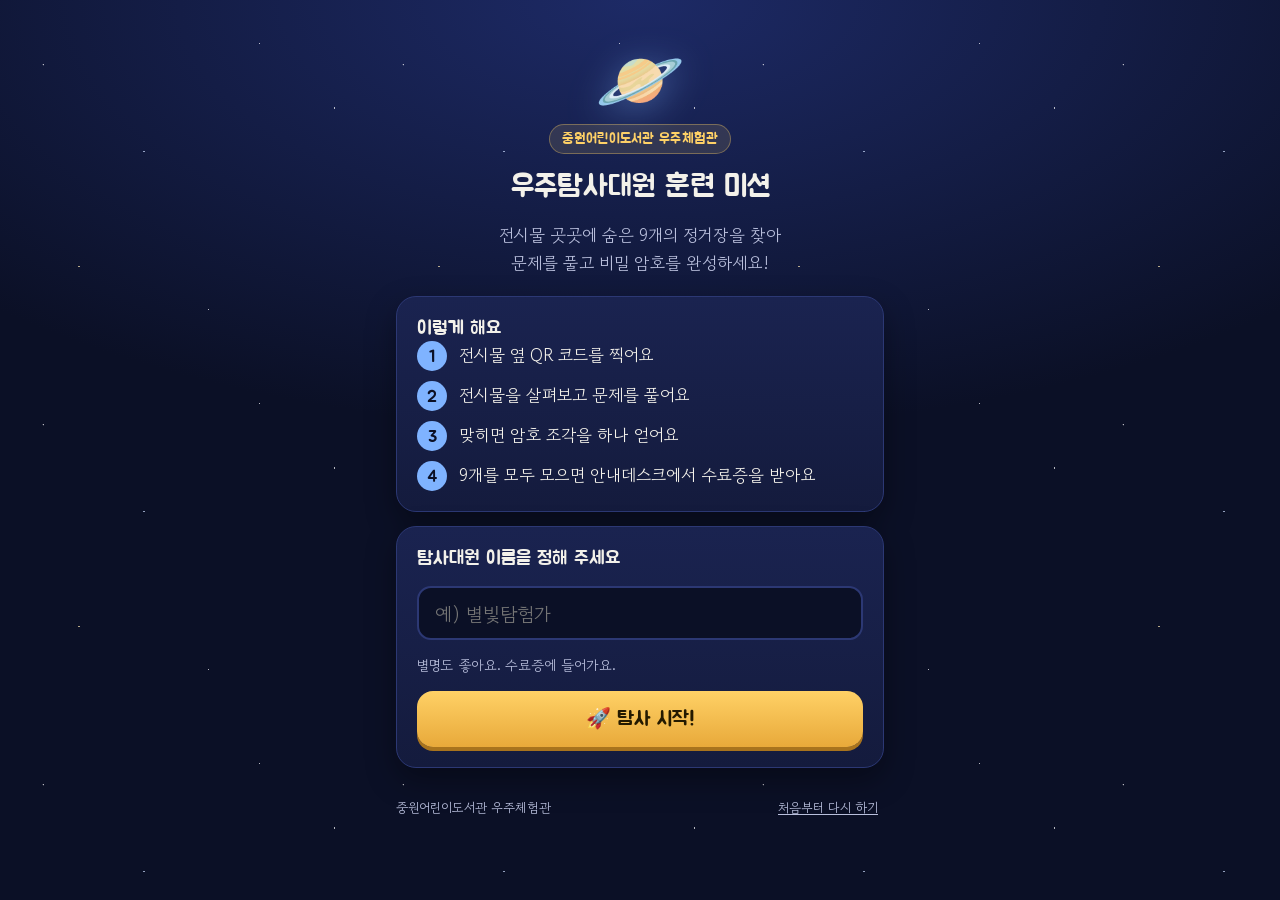
==== index.html @ aedb0180 "Add files via upload" ====
<!doctype html>
<html lang="ko">
<head>
  <meta charset="utf-8">
  <meta name="viewport" content="width=device-width, initial-scale=1, viewport-fit=cover">
  <meta name="theme-color" content="#0b1026">
  <title>우주탐사대원 훈련 미션</title>
  <link rel="preconnect" href="https://fonts.googleapis.com">
  <link rel="preconnect" href="https://fonts.gstatic.com" crossorigin>
  <link href="https://fonts.googleapis.com/css2?family=Jua&family=Gowun+Dodum&display=swap" rel="stylesheet">
  <link rel="stylesheet" href="css/style.css">
</head>
<body>
  <div class="stars" aria-hidden="true"></div>
  <main id="app" class="app" aria-live="polite"></main>
  <footer class="foot">
    <span id="foot-place"></span>
    <button type="button" id="reset-btn" class="link-btn">처음부터 다시 하기</button>
  </footer>
  <script src="js/data.js"></script>
  <script src="js/app.js"></script>
</body>
</html>
---- css/style.css ----
:root {
  --bg: #0b1026;
  --bg2: #141b3d;
  --card: #1a2350;
  --card-line: #2c3874;
  --ink: #f3f1ea;
  --ink-soft: #b9bfdc;
  --gold: #ffd166;
  --gold-deep: #e8a93a;
  --mint: #5ee6b4;
  --coral: #ff7a6b;
  --sky: #7fb3ff;
  --radius: 20px;
  --display: "Jua", "Apple SD Gothic Neo", "Noto Sans KR", sans-serif;
  --body: "Gowun Dodum", "Apple SD Gothic Neo", "Noto Sans KR", sans-serif;
}

* { box-sizing: border-box; }
html, body { margin: 0; }
body {
  min-height: 100vh;
  background: radial-gradient(120% 80% at 50% 0%, #1d2a66 0%, var(--bg) 60%) fixed, var(--bg);
  color: var(--ink);
  font-family: var(--body);
  font-size: 17px;
  line-height: 1.6;
  -webkit-tap-highlight-color: transparent;
  word-break: keep-all;
  overflow-wrap: break-word;
}

/* 별 배경 */
.stars {
  position: fixed; inset: 0; pointer-events: none; z-index: 0;
  background-image:
    radial-gradient(1.5px 1.5px at 12% 18%, #fff 50%, transparent 51%),
    radial-gradient(1px 1px at 72% 12%, #fff 50%, transparent 51%),
    radial-gradient(1.2px 1.2px at 40% 42%, #cfe0ff 50%, transparent 51%),
    radial-gradient(1px 1px at 85% 58%, #fff 50%, transparent 51%),
    radial-gradient(1.6px 1.6px at 22% 74%, #ffe9b0 50%, transparent 51%),
    radial-gradient(1px 1px at 58% 86%, #fff 50%, transparent 51%),
    radial-gradient(1.3px 1.3px at 93% 30%, #fff 50%, transparent 51%),
    radial-gradient(1px 1px at 5% 50%, #fff 50%, transparent 51%);
  background-size: 360px 360px;
  opacity: .7;
  animation: twinkle 6s ease-in-out infinite alternate;
}
@keyframes twinkle { from { opacity: .45; } to { opacity: .85; } }

.app {
  position: relative; z-index: 1;
  max-width: 520px; margin: 0 auto;
  padding: 20px 16px 24px;
}

h1, h2, h3 { font-family: var(--display); font-weight: 400; line-height: 1.3; margin: 0; }
h1 { font-size: 30px; }
h2 { font-size: 24px; }
h3 { font-size: 19px; }
p { margin: 0; }

.eyebrow {
  display: inline-flex; align-items: center; gap: 6px;
  font-family: var(--display); font-size: 14px; letter-spacing: .02em;
  color: var(--gold); background: rgba(255, 209, 102, .12);
  border: 1px solid rgba(255, 209, 102, .35);
  padding: 3px 12px; border-radius: 999px;
}
.muted { color: var(--ink-soft); }
.stack > * + * { margin-top: 14px; }
.center { text-align: center; }

.card {
  background: linear-gradient(180deg, var(--card), var(--bg2));
  border: 1px solid var(--card-line);
  border-radius: var(--radius);
  padding: 20px;
  box-shadow: 0 12px 30px rgba(0, 0, 0, .35);
}

/* 버튼 */
.btn {
  display: flex; align-items: center; justify-content: center; gap: 8px;
  width: 100%; min-height: 56px; padding: 12px 18px;
  border: 0; border-radius: 16px; cursor: pointer;
  font-family: var(--display); font-size: 20px;
  color: #241a00; background: linear-gradient(180deg, var(--gold), var(--gold-deep));
  box-shadow: 0 4px 0 #a8731d;
  transition: transform .08s ease, box-shadow .08s ease;
}
.btn:active { transform: translateY(3px); box-shadow: 0 1px 0 #a8731d; }
.btn.ghost {
  color: var(--ink); background: transparent;
  border: 2px solid var(--card-line); box-shadow: none;
}
.btn:disabled { opacity: .5; cursor: default; }
.link-btn {
  background: none; border: 0; color: var(--ink-soft);
  font: inherit; font-size: 13px; text-decoration: underline; cursor: pointer; padding: 6px;
}
input[type=text] {
  width: 100%; min-height: 54px; padding: 10px 16px;
  font-family: var(--body); font-size: 19px; color: var(--ink);
  background: var(--bg); border: 2px solid var(--card-line); border-radius: 14px;
}
input[type=text]:focus { outline: none; border-color: var(--gold); }

/* 시작 화면 */
.hero { text-align: center; padding: 18px 0 6px; }
.hero .planet { font-size: 72px; line-height: 1; filter: drop-shadow(0 6px 18px rgba(127, 179, 255, .4)); }
.steps { list-style: none; padding: 0; margin: 0; display: grid; gap: 10px; }
.steps li { display: flex; gap: 12px; align-items: flex-start; }
.steps b {
  flex: 0 0 30px; height: 30px; border-radius: 50%;
  display: grid; place-items: center;
  font-family: var(--display); font-weight: 400; color: var(--bg); background: var(--sky);
}

/* 진행 상황 */
.progress-head { display: flex; justify-content: space-between; align-items: baseline; }
.bar { height: 12px; border-radius: 999px; background: var(--bg); overflow: hidden; border: 1px solid var(--card-line); }
.bar > i { display: block; height: 100%; background: linear-gradient(90deg, var(--mint), var(--sky)); border-radius: 999px; transition: width .5s ease; }

.grid { display: grid; grid-template-columns: repeat(3, 1fr); gap: 10px; }
.slot {
  aspect-ratio: 1; border-radius: 16px;
  display: flex; flex-direction: column; align-items: center; justify-content: center; gap: 2px;
  background: rgba(255, 255, 255, .04); border: 2px dashed var(--card-line);
  color: var(--ink-soft); font-size: 13px; text-align: center; padding: 6px;
}
.slot .ic { font-size: 28px; line-height: 1.1; filter: grayscale(1) opacity(.45); }
.slot.done { border-style: solid; border-color: var(--gold); background: rgba(255, 209, 102, .1); color: var(--ink); }
.slot.done .ic { filter: none; }
.slot .piece { font-family: var(--display); font-size: 26px; color: var(--gold); line-height: 1; }

/* 암호 단어 */
.word { display: flex; justify-content: center; gap: 4px; flex-wrap: nowrap; }
.word span {
  flex: 1 1 0; min-width: 0; max-width: 40px; height: 44px; border-radius: 10px;
  display: grid; place-items: center;
  font-family: var(--display); font-size: 22px;
  background: var(--bg); border: 2px solid var(--card-line); color: var(--ink-soft);
}
.word span.on { border-color: var(--gold); color: var(--gold); background: rgba(255, 209, 102, .1); }

/* 정거장 */
.st-head { display: flex; align-items: center; gap: 14px; }
.st-icon {
  flex: 0 0 64px; height: 64px; border-radius: 18px;
  display: grid; place-items: center; font-size: 36px;
  background: rgba(127, 179, 255, .14); border: 1px solid rgba(127, 179, 255, .35);
}
.find {
  display: flex; gap: 10px; align-items: flex-start;
  background: rgba(94, 230, 180, .1); border: 1px solid rgba(94, 230, 180, .35);
  border-radius: 14px; padding: 12px 14px; font-size: 16px;
}
.question { font-size: 21px; font-family: var(--display); line-height: 1.45; }
.choices { display: grid; gap: 10px; }
.choice {
  text-align: left; width: 100%; min-height: 58px; padding: 12px 16px;
  border-radius: 14px; cursor: pointer;
  font-family: var(--body); font-size: 18px; line-height: 1.4; color: var(--ink);
  background: var(--bg); border: 2px solid var(--card-line);
  display: flex; gap: 12px; align-items: center;
  transition: border-color .15s, background .15s;
}
.choice .k {
  flex: 0 0 30px; height: 30px; border-radius: 50%; display: grid; place-items: center;
  font-family: var(--display); font-size: 16px; background: var(--card-line); color: var(--ink);
}
.choice:hover:not(:disabled) { border-color: var(--sky); }
.choice.wrong { border-color: var(--coral); background: rgba(255, 122, 107, .1); color: var(--ink-soft); text-decoration: line-through; animation: shake .4s; }
.choice.wrong .k { background: var(--coral); color: var(--bg); }
.choice.right { border-color: var(--mint); background: rgba(94, 230, 180, .14); }
.choice.right .k { background: var(--mint); color: var(--bg); }
.choice:disabled { cursor: default; }
@keyframes shake { 0%,100% { transform: translateX(0); } 25% { transform: translateX(-6px); } 75% { transform: translateX(6px); } }

.hint {
  border-radius: 14px; padding: 12px 14px; font-size: 16px;
  background: rgba(255, 122, 107, .1); border: 1px solid rgba(255, 122, 107, .4);
}
.success { text-align: center; }
.success .got {
  width: 96px; height: 96px; margin: 0 auto; border-radius: 24px;
  display: grid; place-items: center;
  font-family: var(--display); font-size: 56px; color: var(--bg);
  background: radial-gradient(circle at 35% 30%, #fff3c4, var(--gold) 55%, var(--gold-deep));
  box-shadow: 0 0 0 6px rgba(255, 209, 102, .2), 0 0 40px rgba(255, 209, 102, .5);
  animation: pop .6s cubic-bezier(.2, 1.6, .4, 1);
}
@keyframes pop { from { transform: scale(.2) rotate(-25deg); opacity: 0; } to { transform: none; opacity: 1; } }
.explain { text-align: left; background: rgba(255, 255, 255, .05); border-radius: 14px; padding: 14px; font-size: 16px; }

/* 수료증 */
.cert {
  text-align: center; position: relative; overflow: hidden;
  border: 3px double var(--gold);
  background: radial-gradient(100% 70% at 50% 0%, #2a3680, var(--bg2));
}
.medal { font-size: 64px; line-height: 1; animation: pop .7s cubic-bezier(.2, 1.6, .4, 1); }
.cert .name { font-family: var(--display); font-size: 34px; color: var(--gold); }
.cert .big-word { font-family: var(--display); font-size: clamp(22px, 7.5vw, 34px); letter-spacing: .06em; white-space: nowrap; color: var(--ink); }
.staff-box { border: 2px dashed var(--gold); border-radius: 14px; padding: 12px; }
.tag {
  display: inline-block; font-family: var(--display); font-size: 15px; padding: 3px 12px; border-radius: 999px;
}
.tag.gold { background: var(--gold); color: #241a00; }
.tag.silver { background: #d5dbe8; color: #1b2340; }
.tag.bronze { background: #d99a6c; color: #2b1607; }

.foot {
  position: relative; z-index: 1; max-width: 520px; margin: 0 auto;
  padding: 0 16px 28px; display: flex; justify-content: space-between; align-items: center;
  color: var(--ink-soft); font-size: 13px;
}

@media (prefers-reduced-motion: reduce) {
  *, *::before, *::after { animation: none !important; transition: none !important; }
}
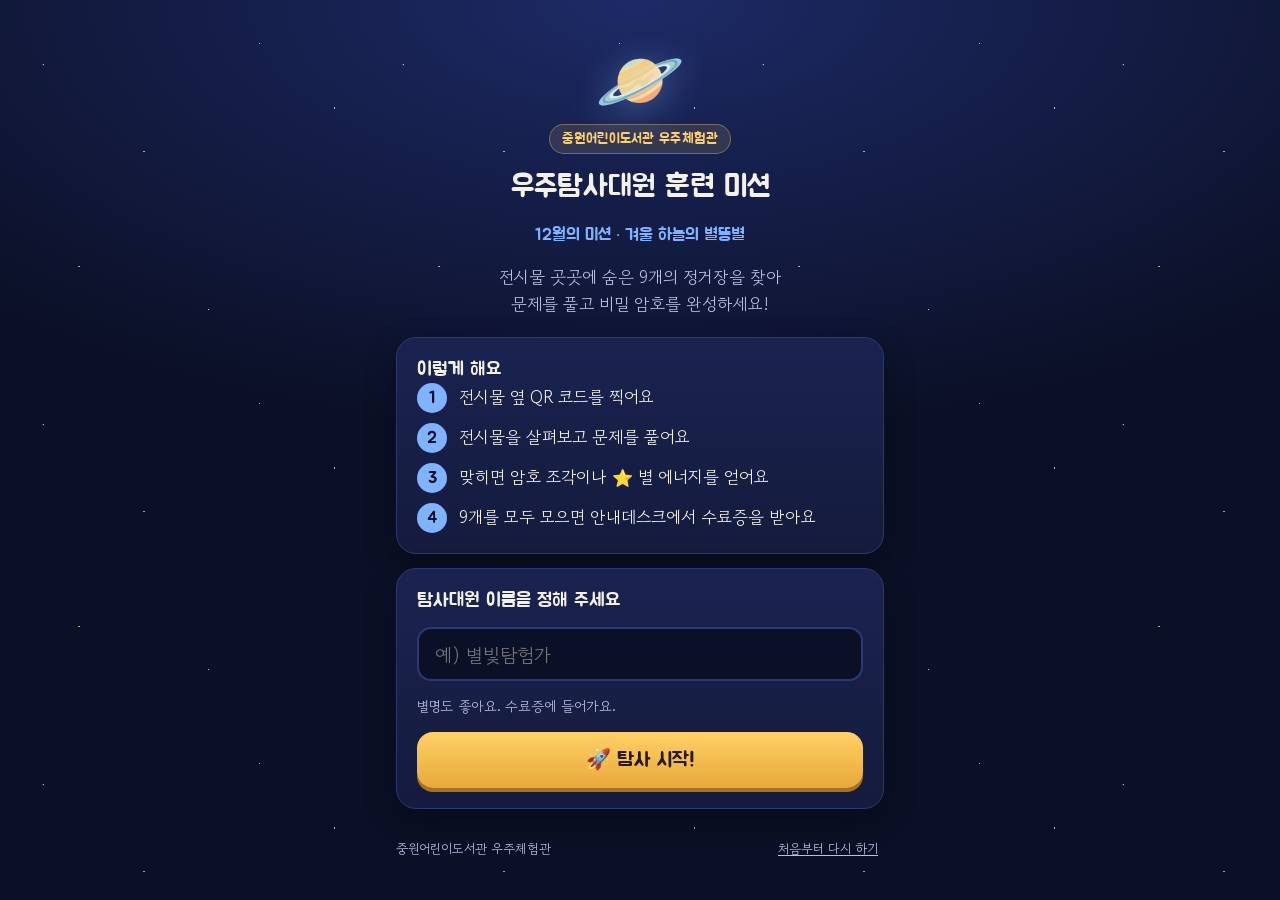
==== commit f0e8e622: "Add files via upload" ====
--- a/index.html
+++ b/index.html
@@ -17,7 +17,7 @@
     <span id="foot-place"></span>
     <button type="button" id="reset-btn" class="link-btn">처음부터 다시 하기</button>
   </footer>
-  <script src="js/data.js"></script>
-  <script src="js/app.js"></script>
+  <script src="js/config.js"></script>
+  <script src="js/loader.js"></script>
 </body>
 </html>
--- a/css/style.css
+++ b/css/style.css
@@ -219,3 +219,14 @@
 @media (prefers-reduced-motion: reduce) {
   *, *::before, *::after { animation: none !important; transition: none !important; }
 }
+
+/* 이번 달 미션 */
+.month { font-family: var(--display); color: var(--sky); font-size: 17px; }
+
+/* 직원 미리보기 띠 */
+.preview-bar {
+  position: sticky; top: 0; z-index: 5;
+  padding: 8px 16px; text-align: center; font-size: 14px;
+  background: var(--coral); color: #2b0c07;
+}
+.preview-bar a { color: #2b0c07; font-weight: 700; margin-left: 8px; }
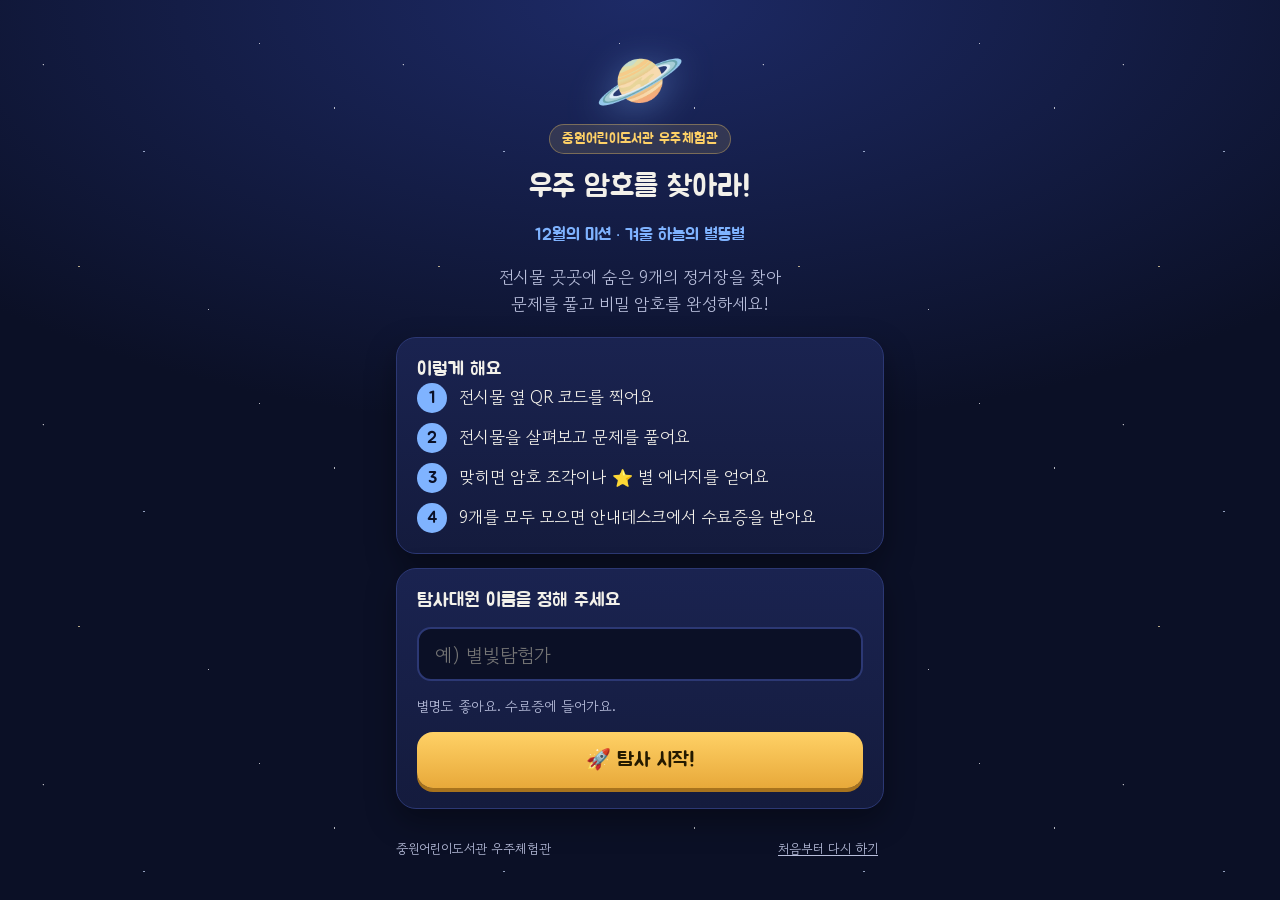
==== commit ec3e4ef4: "Add files via upload" ====
--- a/index.html
+++ b/index.html
@@ -4,7 +4,7 @@
   <meta charset="utf-8">
   <meta name="viewport" content="width=device-width, initial-scale=1, viewport-fit=cover">
   <meta name="theme-color" content="#0b1026">
-  <title>우주탐사대원 훈련 미션</title>
+  <title>우주 암호를 찾아라!</title>
   <link rel="preconnect" href="https://fonts.googleapis.com">
   <link rel="preconnect" href="https://fonts.gstatic.com" crossorigin>
   <link href="https://fonts.googleapis.com/css2?family=Jua&family=Gowun+Dodum&display=swap" rel="stylesheet">
--- a/css/style.css
+++ b/css/style.css
@@ -230,3 +230,13 @@
   background: var(--coral); color: #2b0c07;
 }
 .preview-bar a { color: #2b0c07; font-weight: 700; margin-left: 8px; }
+
+/* 출발 안내 (안내데스크 QR) */
+.go-list { list-style: none; margin: 0; padding: 0; display: grid; gap: 8px; }
+.go-item { display: flex; align-items: center; gap: 12px; padding: 10px 12px; border-radius: 14px; background: var(--bg); border: 1px solid var(--card-line); }
+.go-item.ok { border-color: var(--gold); background: rgba(255, 209, 102, .08); }
+.go-ic { flex: 0 0 34px; font-size: 26px; text-align: center; }
+.go-tx { flex: 1; font-size: 15px; line-height: 1.4; }
+.go-tx b { font-family: var(--display); font-weight: 400; color: var(--sky); margin-right: 4px; }
+.go-tx small { color: var(--ink-soft); font-size: 12.5px; }
+.go-ck { flex: 0 0 22px; font-family: var(--display); color: var(--gold); font-size: 20px; text-align: center; }
